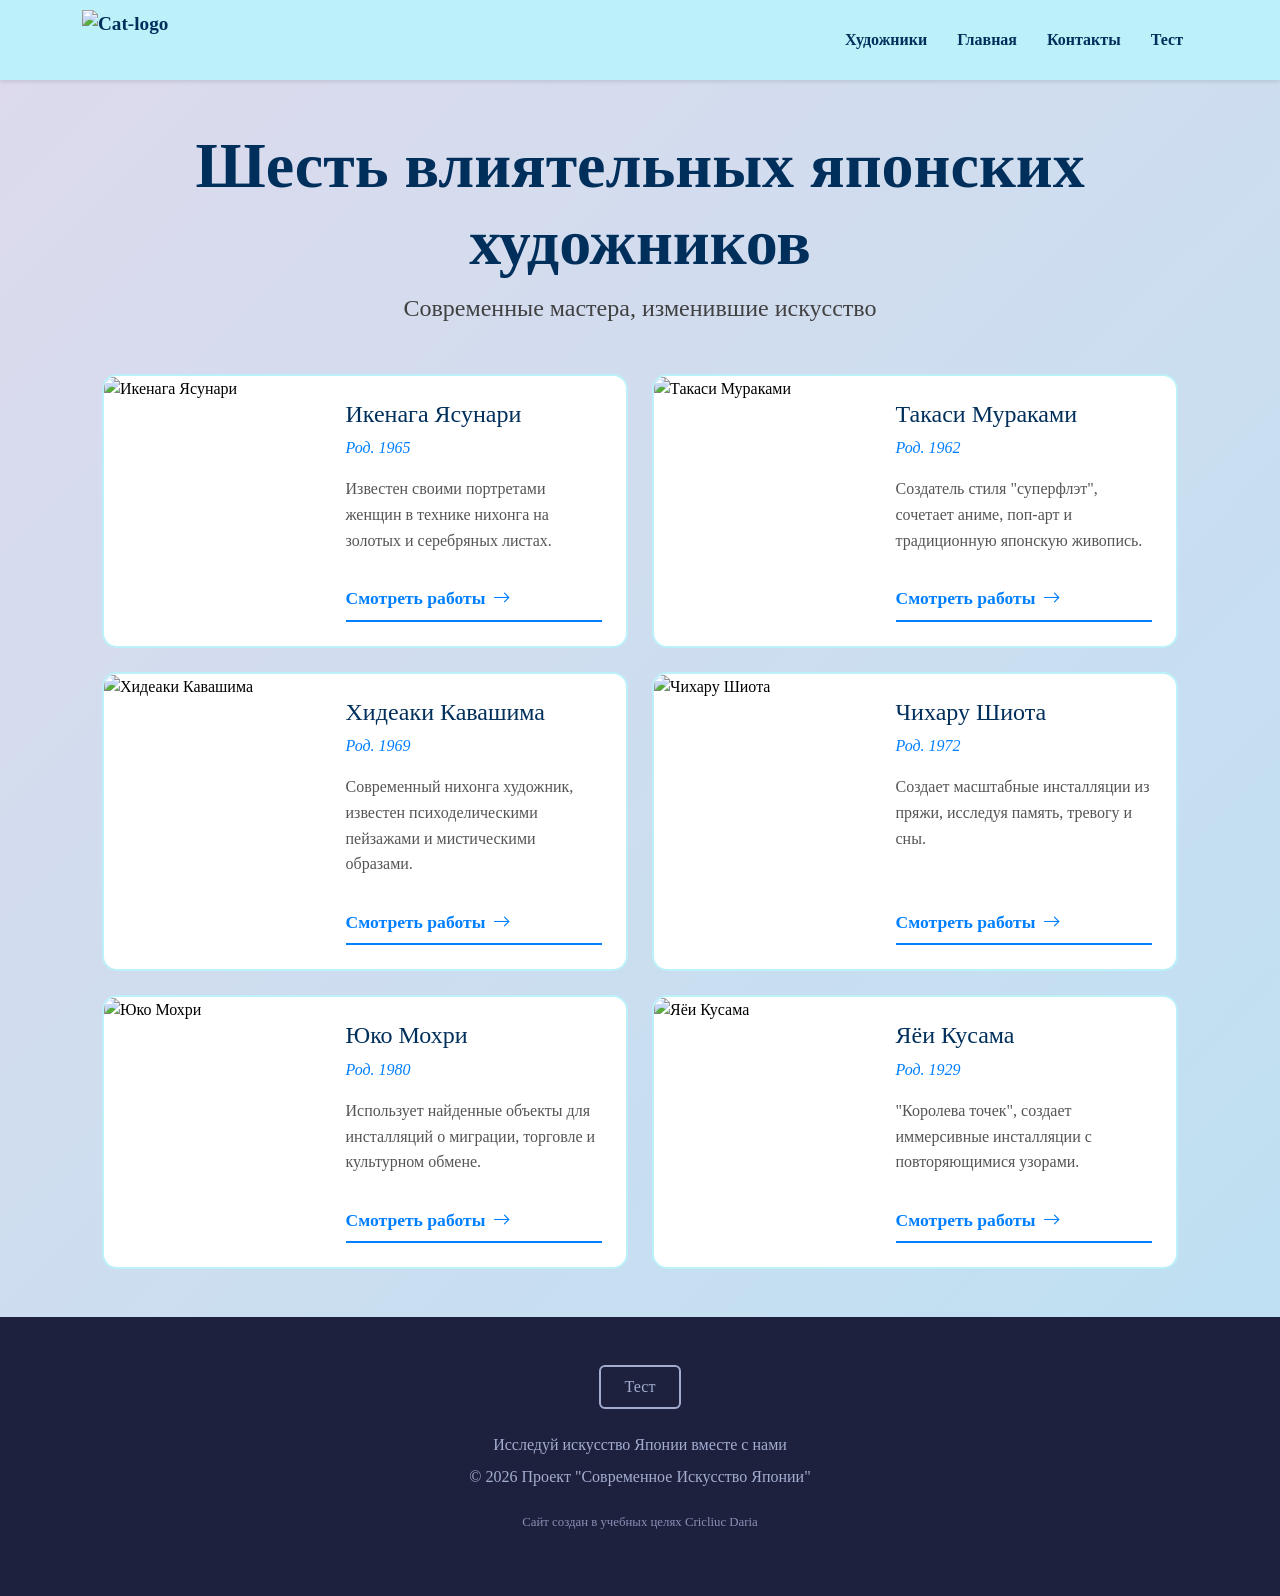
==== artists.html @ 5e709d0e "beta version" ====
<!DOCTYPE html>
<html lang="ru">
<head>
    <meta charset="UTF-8">
    <meta name="viewport" content="width=device-width, initial-scale=1">
    <title>Художники | Современное Искусство Японии</title>
    
    <!-- Bootstrap 5 CSS -->
    <link href="https://cdn.jsdelivr.net/npm/bootstrap@5.3.0/dist/css/bootstrap.min.css" rel="stylesheet">
    <!-- Bootstrap Icons -->
    <link rel="stylesheet" href="https://cdn.jsdelivr.net/npm/bootstrap-icons@1.10.0/font/bootstrap-icons.css">
    <!-- Ваши стили -->
    <link rel="stylesheet" href="artists.css">
    <link rel="icon" type="image/png" href="MP/Cat-logo.png">
</head>

<body>
    <!-- Header с навигацией -->
    <header>
        <nav class="navbar navbar-expand-lg fixed-top">
            <div class="container">
                <!-- Логотип и название -->
                <a class="navbar-brand d-flex align-items-center" href="#">
                    <img src="MP/Cat-logo.png" alt="Cat-logo" height="60" class="me-2">
                </a>
                
                <!-- Кнопка бургер-меню -->
                <button class="navbar-toggler" type="button" data-bs-toggle="collapse" data-bs-target="#navbarNav" 
                        aria-controls="navbarNav" aria-expanded="false" aria-label="Переключить навигацию">
                    <span class="navbar-toggler-icon"></span>
                </button>
                
                <!-- Навигационные ссылки -->
                <div class="collapse navbar-collapse" id="navbarNav">
                    <ul class="navbar-nav ms-auto">
                        <li class="nav-item">
                            <a class="nav-link active" href="artists.html">Художники</a>
                        </li>
                        <li class="nav-item">
                            <a class="nav-link" href="mp.html">Главная</a>
                        </li>
                        <li class="nav-item">
                            <a class="nav-link" href="contacts.html">Контакты</a>
                        </li>
                        <li class="nav-item">
                            <a class="nav-link" href="test.html">Тест</a>
                        </li>
                    </ul>
                </div>
            </div>
        </nav>
    </header>

    <!-- Основной контент -->
    <main class="py-5">
        <div class="container artists-container">
            <!-- Заголовок -->
            <div class="text-center mb-5">
                <h1 class="artists-title display-3 fw-bold">Шесть влиятельных японских художников</h1>
                <p class="artists-subtitle lead">
                    Современные мастера, изменившие искусство
                </p>
            </div>

            <!-- Сетка художников -->
            <div class="row g-4">
                <!-- Художник 1 -->
                <div class="col-lg-6">
                    <div class="artist-card h-100">
                        <div class="row g-0 h-100">
                            <div class="col-md-5">
                                <div class="artist-image h-100">
                                    <img src="Artists/1.svg" alt="Икенага Ясунари" class="img-fluid h-100">
                                </div>
                            </div>
                            <div class="col-md-7">
                                <div class="artist-info p-4 h-100 d-flex flex-column">
                                    <h3 class="artist-name">Икенага Ясунари</h3>
                                    <p class="artist-years">Род. 1965</p>
                                    <p class="artist-description flex-grow-1">
                                        Известен своими портретами женщин в технике нихонга на золотых и серебряных листах.
                                    </p>
                                    <a href="ikenaga_gallery.html" class="artist-link">
                                        Смотреть работы <i class="bi bi-arrow-right"></i>
                                    </a>
                                </div>
                            </div>
                        </div>
                    </div>
                </div>
                
                <!-- Художник 2 -->
                <div class="col-lg-6">
                    <div class="artist-card h-100">
                        <div class="row g-0 h-100">
                            <div class="col-md-5">
                                <div class="artist-image h-100">
                                    <img src="Artists/2.jpg" alt="Такаси Мураками" class="img-fluid h-100">
                                </div>
                            </div>
                            <div class="col-md-7">
                                <div class="artist-info p-4 h-100 d-flex flex-column">
                                    <h3 class="artist-name">Такаси Мураками</h3>
                                    <p class="artist-years">Род. 1962</p>
                                    <p class="artist-description flex-grow-1">
                                        Создатель стиля "суперфлэт", сочетает аниме, поп-арт и традиционную японскую живопись.
                                    </p>
                                    <a href="murakami_gallery.html" class="artist-link">
                                        Смотреть работы <i class="bi bi-arrow-right"></i>
                                    </a>
                                </div>
                            </div>
                        </div>
                    </div>
                </div>
                
                <!-- Художник 3 -->
                <div class="col-lg-6">
                    <div class="artist-card h-100">
                        <div class="row g-0 h-100">
                            <div class="col-md-5">
                                <div class="artist-image h-100">
                                    <img src="Artists/3.jpg" alt="Хидеаки Кавашима" class="img-fluid h-100">
                                </div>
                            </div>
                            <div class="col-md-7">
                                <div class="artist-info p-4 h-100 d-flex flex-column">
                                    <h3 class="artist-name">Хидеаки Кавашима</h3>
                                    <p class="artist-years">Род. 1969</p>
                                    <p class="artist-description flex-grow-1">
                                        Современный нихонга художник, известен психоделическими пейзажами и мистическими образами.
                                    </p>
                                    <a href="kawashima_gallery.html" class="artist-link">
                                        Смотреть работы <i class="bi bi-arrow-right"></i>
                                    </a>
                                </div>
                            </div>
                        </div>
                    </div>
                </div>
                
                <!-- Художник 4 -->
                <div class="col-lg-6">
                    <div class="artist-card h-100">
                        <div class="row g-0 h-100">
                            <div class="col-md-5">
                                <div class="artist-image h-100">
                                    <img src="Artists/4.jpg" alt="Чихару Шиота" class="img-fluid h-100">
                                </div>
                            </div>
                            <div class="col-md-7">
                                <div class="artist-info p-4 h-100 d-flex flex-column">
                                    <h3 class="artist-name">Чихару Шиота</h3>
                                    <p class="artist-years">Род. 1972</p>
                                    <p class="artist-description flex-grow-1">
                                        Создает масштабные инсталляции из пряжи, исследуя память, тревогу и сны.
                                    </p>
                                    <a href="shiota_gallery.html" class="artist-link">
                                        Смотреть работы <i class="bi bi-arrow-right"></i>
                                    </a>
                                </div>
                            </div>
                        </div>
                    </div>
                </div>
                
                <!-- Художник 5 -->
                <div class="col-lg-6">
                    <div class="artist-card h-100">
                        <div class="row g-0 h-100">
                            <div class="col-md-5">
                                <div class="artist-image h-100">
                                    <img src="Artists/5.png" alt="Юко Мохри" class="img-fluid h-100">
                                </div>
                            </div>
                            <div class="col-md-7">
                                <div class="artist-info p-4 h-100 d-flex flex-column">
                                    <h3 class="artist-name">Юко Мохри</h3>
                                    <p class="artist-years">Род. 1980</p>
                                    <p class="artist-description flex-grow-1">
                                        Использует найденные объекты для инсталляций о миграции, торговле и культурном обмене.
                                    </p>
                                    <a href="mohri_gallery.html" class="artist-link">
                                        Смотреть работы <i class="bi bi-arrow-right"></i>
                                    </a>
                                </div>
                            </div>
                        </div>
                    </div>
                </div>
                
                <!-- Художник 6 -->
                <div class="col-lg-6">
                    <div class="artist-card h-100">
                        <div class="row g-0 h-100">
                            <div class="col-md-5">
                                <div class="artist-image h-100">
                                    <img src="Artists/6.jpg" alt="Яёи Кусама" class="img-fluid h-100">
                                </div>
                            </div>
                            <div class="col-md-7">
                                <div class="artist-info p-4 h-100 d-flex flex-column">
                                    <h3 class="artist-name">Яёи Кусама</h3>
                                    <p class="artist-years">Род. 1929</p>
                                    <p class="artist-description flex-grow-1">
                                        "Королева точек", создает иммерсивные инсталляции с повторяющимися узорами.
                                    </p>
                                    <a href="kusama_gallery.html" class="artist-link">
                                        Смотреть работы <i class="bi bi-arrow-right"></i>
                                    </a>
                                </div>
                            </div>
                        </div>
                    </div>
                </div>
            </div>
        </div>
    </main>

    <!-- Футер -->
    <footer class="footer">
        <div class="container">
            <div class="text-center">
                <a href="test.html" class="footer-contact-btn btn mb-4">
                    Тест
                </a>
                <p class="mb-2">Исследуй искусство Японии вместе с нами</p>
                <p class="mb-2">© 2026 Проект "Современное Искусство Японии"</p>
                <p class="footer-small">Сайт создан в учебных целях Cricliuc Daria</p>
            </div>
        </div>
    </footer>

    <!-- Bootstrap JS Bundle -->
    <script src="https://cdn.jsdelivr.net/npm/bootstrap@5.3.0/dist/js/bootstrap.bundle.min.js"></script>
</body>
</html>
---- artists.css ----
/* ===== ОСНОВНЫЕ СТИЛИ ===== */
* {
    box-sizing: border-box;
}

body {
    font-family: 'Times New Roman', Times, serif;
    color: #000000;
    background: linear-gradient(135deg, #dddaec 0%, #bbe1f3 100%);
    padding-top: 80px; /* Для фиксированного header */
}

/* ===== НАВИГАЦИЯ ===== */
.navbar {
    background-color: #bcf1f9;
    box-shadow: 0 2px 4px rgba(0,0,0,0.1);
    height: 80px;
}

.navbar-brand {
    font-weight: bold;
    color: #002f5b !important;
    font-size: 1.2rem;
}

.nav-link {
    color: #002f5b !important;
    font-weight: 600;
    padding: 10px 15px !important;
    transition: all 0.3s;
}

.nav-link:hover {
    color: #007FFF !important;
    background-color: rgba(0, 127, 255, 0.1);
    border-radius: 4px;
}

.navbar-toggler {
    border-color: #002f5b;
}

.navbar-toggler-icon {
    background-image: url("data:image/svg+xml,%3csvg xmlns='http://www.w3.org/2000/svg' viewBox='0 0 30 30'%3e%3cpath stroke='rgba%280, 47, 91, 0.9%29' stroke-linecap='round' stroke-miterlimit='10' stroke-width='2' d='M4 7h22M4 15h22M4 23h22'/%3e%3c/svg%3e");
}

/* ===== КОНТЕНТ ХУДОЖНИКОВ ===== */
.artists-container {
    max-width: 1100px;
    margin: 0 auto;
}

.artists-title {
    color: #002f5b;
}

.artists-subtitle {
    color: #414141;
    font-size: 1.5rem;
}

/* ===== КАРТОЧКИ ХУДОЖНИКОВ ===== */
.artist-card {
    background: white;
    border: 2px solid #bcf1f9;
    border-radius: 15px;
    overflow: hidden;
    transition: transform 0.3s, box-shadow 0.3s;
    height: 100%;
}

.artist-card:hover {
    transform: translateY(-10px);
    box-shadow: 0 15px 30px rgba(0, 0, 0, 0.15);
}

.artist-image {
    overflow: hidden;
}

.artist-image img {
    width: 100%;
    height: 100%;
    object-fit: cover;
    transition: transform 0.5s;
}

.artist-card:hover .artist-image img {
    transform: scale(1.05);
}

.artist-info {
    display: flex;
    flex-direction: column;
    height: 100%;
}

.artist-name {
    font-size: 1.5rem;
    color: #002f5b;
    margin-bottom: 0.5rem;
}

.artist-years {
    font-size: 1rem;
    color: #007FFF;
    margin-bottom: 1rem;
    font-style: italic;
}

.artist-description {
    font-size: 1rem;
    color: #555;
    line-height: 1.6;
    margin-bottom: 1.5rem;
}

/* Ссылка на работы художника */
.artist-link {
    display: inline-flex;
    align-items: center;
    gap: 0.5rem;
    color: #007FFF;
    text-decoration: none;
    font-size: 1.1rem;
    font-weight: 600;
    padding: 0.5rem 0;
    border-bottom: 2px solid #007FFF;
    transition: all 0.3s;
    margin-top: auto;
}

.artist-link:hover {
    color: #004891;
    border-color: #004891;
    gap: 1rem;
}

.artist-link i {
    transition: transform 0.3s;
}

.artist-link:hover i {
    transform: translateX(5px);
}

/* ===== ФУТЕР ===== */
.footer {
    background-color: #1E213D;
    padding: 3rem 0;
    color: #A2ADD0;
}

.footer-contact-btn {
    border: 2px solid #A2ADD0;
    color: #A2ADD0;
    background-color: transparent;
    padding: 0.5rem 1.5rem;
    transition: all 0.2s;
}

.footer-contact-btn:hover {
    color: #ffffff;
    border-color: #ffffff;
    background-color: rgba(255, 255, 255, 0.1);
}

.footer-small {
    font-size: 0.8rem;
    color: #8a8fb5;
    margin-top: 1.5rem;
}

/* ===== АДАПТИВНОСТЬ ===== */
@media (max-width: 768px) {
    body {
        padding-top: 60px;
    }
    
    .navbar {
        height: 60px;
    }
    
    .artists-title {
        font-size: 2.5rem;
    }
    
    .artists-subtitle {
        font-size: 1.2rem;
    }
    
    .artist-card {
        border-radius: 10px;
    }
    
    .artist-name {
        font-size: 1.3rem;
    }
    
    .artist-description {
        font-size: 0.95rem;
    }
    
    .artist-link {
        font-size: 1rem;
    }
}

@media (max-width: 576px) {
    .artists-title {
        font-size: 2rem;
    }
    
    .navbar-brand span {
        font-size: 0.9rem;
    }
    
    /* На мобильных делаем вертикальную карточку */
    .artist-card .row > div {
        width: 100%;
    }
    
    .artist-image {
        height: 200px;
    }
}

@media (max-width: 400px) {
    .artists-title {
        font-size: 1.7rem;
    }
    
    .artists-subtitle {
        font-size: 1rem;
    }
    
    .artist-image {
        height: 180px;
    }
    
    .artist-info {
        padding: 1.5rem !important;
    }
}

/* Специальные стили для очень маленьких устройств */
@media (max-width: 360px) {
    .artist-name {
        font-size: 1.2rem;
    }
    
    .artist-description {
        font-size: 0.9rem;
    }
}
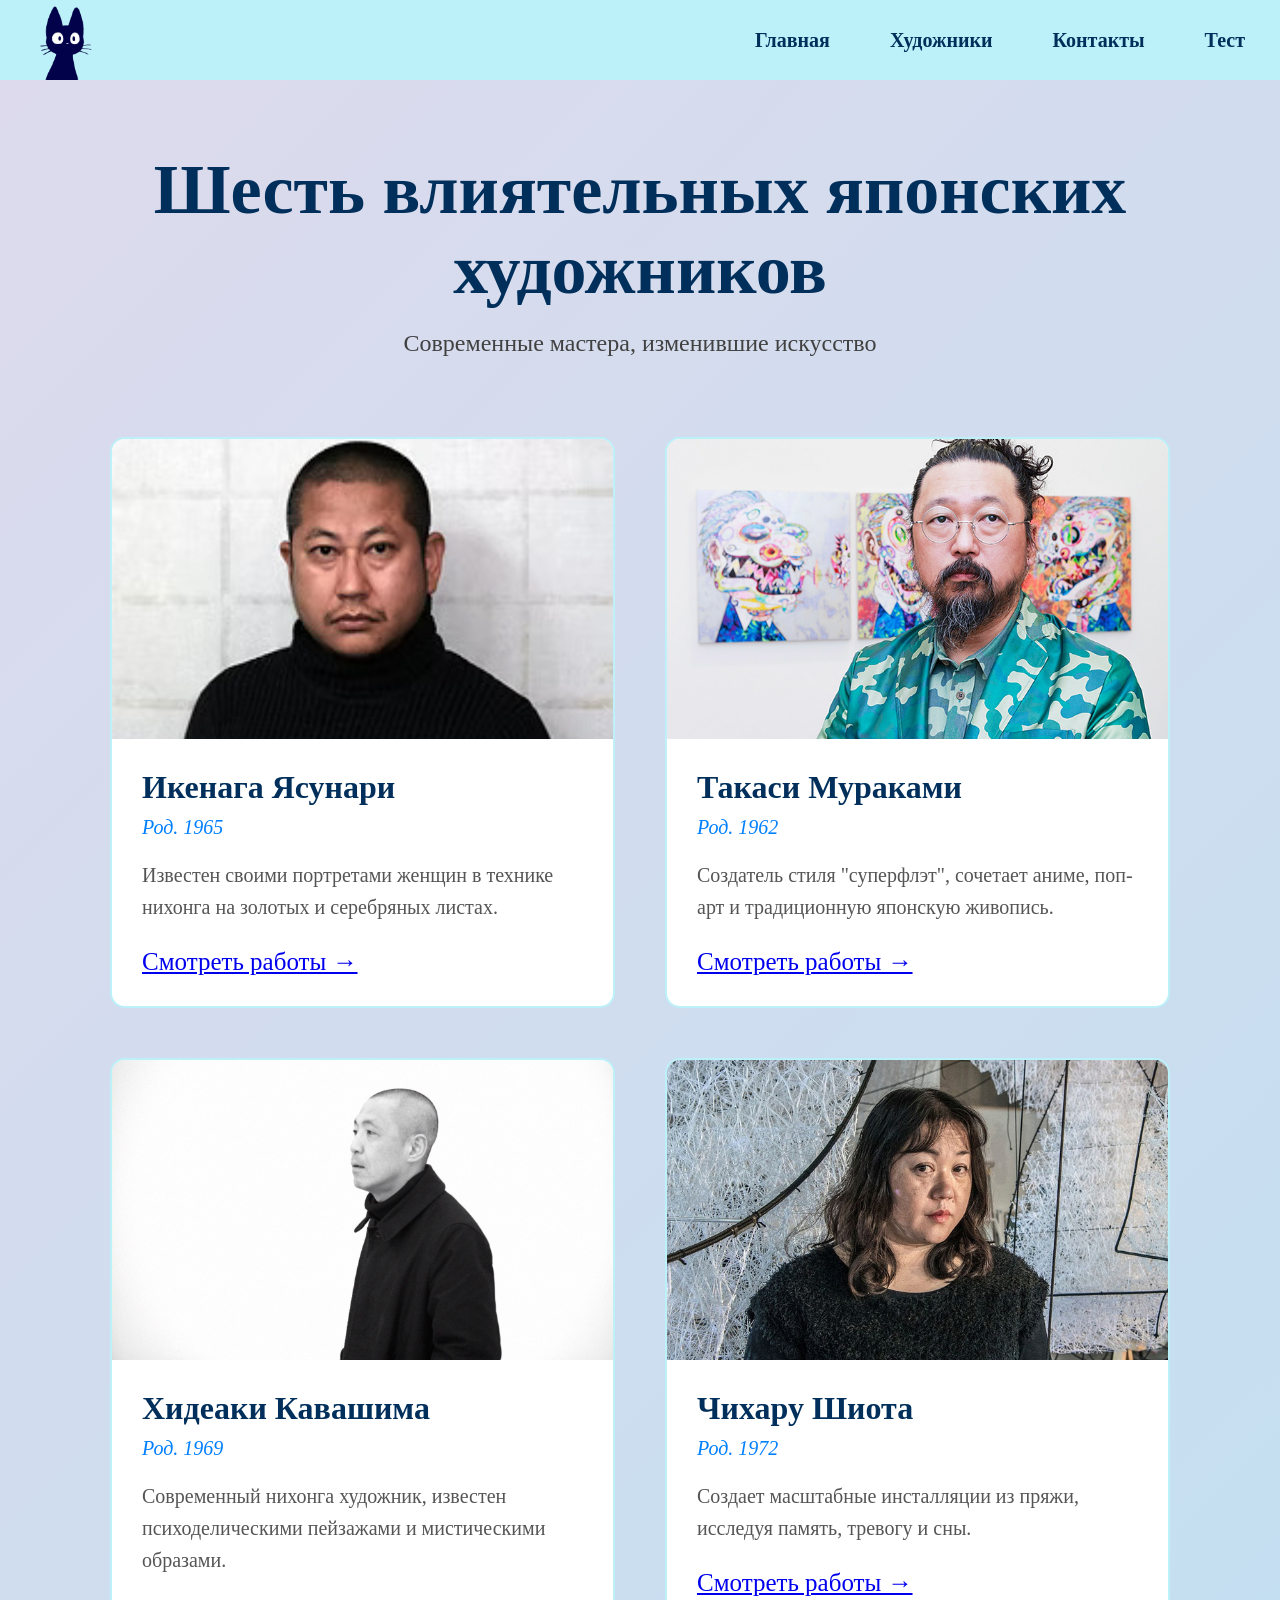
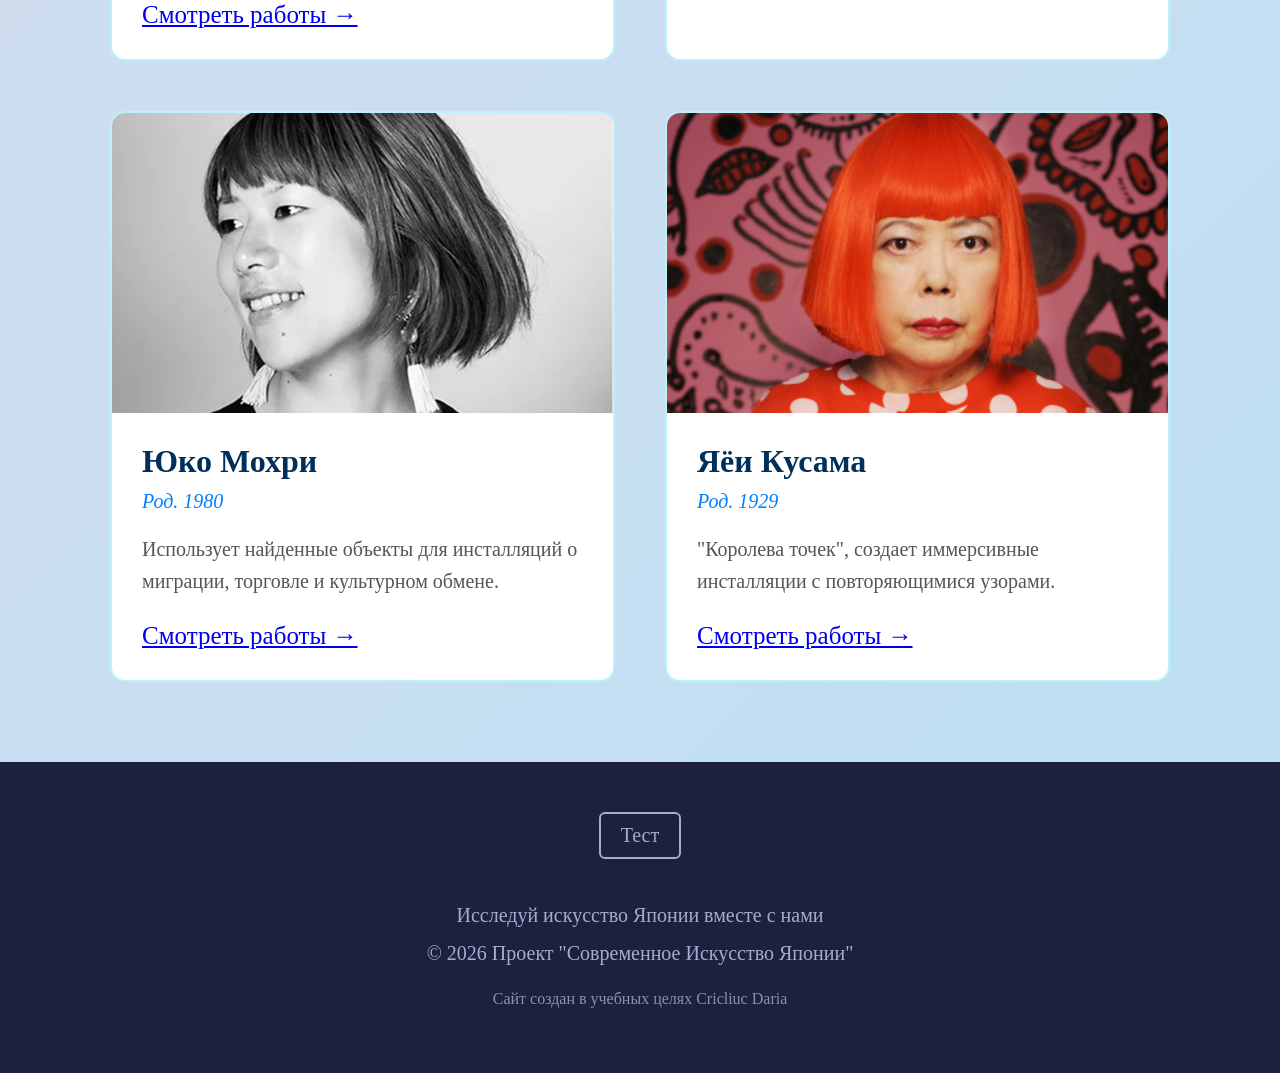
==== commit 9e693baf: "final" ====
--- a/artists.html
+++ b/artists.html
@@ -1,237 +1,130 @@
 <!DOCTYPE html>
+
 <html lang="ru">
 <head>
-    <meta charset="UTF-8">
-    <meta name="viewport" content="width=device-width, initial-scale=1">
+    <meta charset="UTF-8"/>
+    <meta name="viewport" content="width=device-width, initial-scale=1"/>
     <title>Художники | Современное Искусство Японии</title>
-    
-    <!-- Bootstrap 5 CSS -->
-    <link href="https://cdn.jsdelivr.net/npm/bootstrap@5.3.0/dist/css/bootstrap.min.css" rel="stylesheet">
-    <!-- Bootstrap Icons -->
-    <link rel="stylesheet" href="https://cdn.jsdelivr.net/npm/bootstrap-icons@1.10.0/font/bootstrap-icons.css">
-    <!-- Ваши стили -->
-    <link rel="stylesheet" href="artists.css">
-    <link rel="icon" type="image/png" href="MP/Cat-logo.png">
+    <link rel="stylesheet" href="artists.css"/>
+    <link rel="icon" type="image/png" href="MP/Cat-logo.png"/>
 </head>
 
 <body>
-    <!-- Header с навигацией -->
-    <header>
-        <nav class="navbar navbar-expand-lg fixed-top">
-            <div class="container">
-                <!-- Логотип и название -->
-                <a class="navbar-brand d-flex align-items-center" href="#">
-                    <img src="MP/Cat-logo.png" alt="Cat-logo" height="60" class="me-2">
-                </a>
-                
-                <!-- Кнопка бургер-меню -->
-                <button class="navbar-toggler" type="button" data-bs-toggle="collapse" data-bs-target="#navbarNav" 
-                        aria-controls="navbarNav" aria-expanded="false" aria-label="Переключить навигацию">
-                    <span class="navbar-toggler-icon"></span>
-                </button>
-                
-                <!-- Навигационные ссылки -->
-                <div class="collapse navbar-collapse" id="navbarNav">
-                    <ul class="navbar-nav ms-auto">
-                        <li class="nav-item">
-                            <a class="nav-link active" href="artists.html">Художники</a>
-                        </li>
-                        <li class="nav-item">
-                            <a class="nav-link" href="mp.html">Главная</a>
-                        </li>
-                        <li class="nav-item">
-                            <a class="nav-link" href="contacts.html">Контакты</a>
-                        </li>
-                        <li class="nav-item">
-                            <a class="nav-link" href="test.html">Тест</a>
-                        </li>
-                    </ul>
-                </div>
-            </div>
-        </nav>
+    <header class="header">
+
+        <div class="menu">
+            <img src="MP/Cat-logo.png" alt="Cat-logo">
+            <nav class="main-nav">
+                <a href="mp.html">Главная</a>
+                <a href="#">Художники</a>
+                <a href="contacts.html">Контакты</a>
+                <a href="test.html">Тест</a>
+            </nav>
+        </div>
+
     </header>
 
-    <!-- Основной контент -->
-    <main class="py-5">
-        <div class="container artists-container">
-            <!-- Заголовок -->
-            <div class="text-center mb-5">
-                <h1 class="artists-title display-3 fw-bold">Шесть влиятельных японских художников</h1>
-                <p class="artists-subtitle lead">
-                    Современные мастера, изменившие искусство
-                </p>
-            </div>
+    <div class="wrapper">
 
-            <!-- Сетка художников -->
-            <div class="row g-4">
-                <!-- Художник 1 -->
-                <div class="col-lg-6">
-                    <div class="artist-card h-100">
-                        <div class="row g-0 h-100">
-                            <div class="col-md-5">
-                                <div class="artist-image h-100">
-                                    <img src="Artists/1.svg" alt="Икенага Ясунари" class="img-fluid h-100">
-                                </div>
-                            </div>
-                            <div class="col-md-7">
-                                <div class="artist-info p-4 h-100 d-flex flex-column">
-                                    <h3 class="artist-name">Икенага Ясунари</h3>
-                                    <p class="artist-years">Род. 1965</p>
-                                    <p class="artist-description flex-grow-1">
-                                        Известен своими портретами женщин в технике нихонга на золотых и серебряных листах.
-                                    </p>
-                                    <a href="ikenaga_gallery.html" class="artist-link">
-                                        Смотреть работы <i class="bi bi-arrow-right"></i>
-                                    </a>
-                                </div>
-                            </div>
+        <main>
+            <section class="artists-section">
+                <h1 class="artists-title">Шесть влиятельных японских художников</h1>
+                <p class="artists-subtitle">Современные мастера, изменившие искусство</p>
+                
+                <div class="artists-grid">
+
+                    <div class="artist-card">
+                        <div class="artist-image">
+                            <img src="Artists/1.svg" alt="Икенага Ясунари">
+                        </div>
+
+                        <div class="artist-info">
+                            <h3>Икенага Ясунари</h3>
+                            <p class="artist-years">Род. 1965</p>
+                            <p class="artist-description">Известен своими портретами женщин в технике нихонга на золотых и серебряных листах.</p>
+                            <a href="ikenaga_gallery.html">Смотреть работы →</a>
                         </div>
                     </div>
-                </div>
-                
-                <!-- Художник 2 -->
-                <div class="col-lg-6">
-                    <div class="artist-card h-100">
-                        <div class="row g-0 h-100">
-                            <div class="col-md-5">
-                                <div class="artist-image h-100">
-                                    <img src="Artists/2.jpg" alt="Такаси Мураками" class="img-fluid h-100">
-                                </div>
-                            </div>
-                            <div class="col-md-7">
-                                <div class="artist-info p-4 h-100 d-flex flex-column">
-                                    <h3 class="artist-name">Такаси Мураками</h3>
-                                    <p class="artist-years">Род. 1962</p>
-                                    <p class="artist-description flex-grow-1">
-                                        Создатель стиля "суперфлэт", сочетает аниме, поп-арт и традиционную японскую живопись.
-                                    </p>
-                                    <a href="murakami_gallery.html" class="artist-link">
-                                        Смотреть работы <i class="bi bi-arrow-right"></i>
-                                    </a>
-                                </div>
-                            </div>
+                    
+                    <div class="artist-card">
+                        <div class="artist-image">
+                            <img src="Artists/2.jpg" alt="Такаси Мураками">
+                        </div>
+
+                        <div class="artist-info">
+                            <h3>Такаси Мураками</h3>
+                            <p class="artist-years">Род. 1962</p>
+                            <p class="artist-description">Создатель стиля "суперфлэт", сочетает аниме, поп-арт и традиционную японскую живопись.</p>
+                            <a href="murakami_gallery.html">Смотреть работы →</a>
                         </div>
                     </div>
-                </div>
-                
-                <!-- Художник 3 -->
-                <div class="col-lg-6">
-                    <div class="artist-card h-100">
-                        <div class="row g-0 h-100">
-                            <div class="col-md-5">
-                                <div class="artist-image h-100">
-                                    <img src="Artists/3.jpg" alt="Хидеаки Кавашима" class="img-fluid h-100">
-                                </div>
-                            </div>
-                            <div class="col-md-7">
-                                <div class="artist-info p-4 h-100 d-flex flex-column">
-                                    <h3 class="artist-name">Хидеаки Кавашима</h3>
-                                    <p class="artist-years">Род. 1969</p>
-                                    <p class="artist-description flex-grow-1">
-                                        Современный нихонга художник, известен психоделическими пейзажами и мистическими образами.
-                                    </p>
-                                    <a href="kawashima_gallery.html" class="artist-link">
-                                        Смотреть работы <i class="bi bi-arrow-right"></i>
-                                    </a>
-                                </div>
-                            </div>
+                    
+                    <div class="artist-card">
+                        <div class="artist-image">
+                            <img src="Artists/3.jpg" alt="Хидеаки Кавашима">
+                        </div>
+
+                        <div class="artist-info">
+                            <h3>Хидеаки Кавашима</h3>
+                            <p class="artist-years">Род. 1969</p>
+                            <p class="artist-description">Современный нихонга художник, известен психоделическими пейзажами и мистическими образами.</p>
+                            <a href="kawashima_gallery.html">Смотреть работы →</a>
                         </div>
                     </div>
-                </div>
-                
-                <!-- Художник 4 -->
-                <div class="col-lg-6">
-                    <div class="artist-card h-100">
-                        <div class="row g-0 h-100">
-                            <div class="col-md-5">
-                                <div class="artist-image h-100">
-                                    <img src="Artists/4.jpg" alt="Чихару Шиота" class="img-fluid h-100">
-                                </div>
-                            </div>
-                            <div class="col-md-7">
-                                <div class="artist-info p-4 h-100 d-flex flex-column">
-                                    <h3 class="artist-name">Чихару Шиота</h3>
-                                    <p class="artist-years">Род. 1972</p>
-                                    <p class="artist-description flex-grow-1">
-                                        Создает масштабные инсталляции из пряжи, исследуя память, тревогу и сны.
-                                    </p>
-                                    <a href="shiota_gallery.html" class="artist-link">
-                                        Смотреть работы <i class="bi bi-arrow-right"></i>
-                                    </a>
-                                </div>
-                            </div>
+                    
+                    <div class="artist-card">
+                        <div class="artist-image">
+                            <img src="Artists/4.jpg" alt="Чихару Шиота">
+                        </div>
+
+                        <div class="artist-info">
+                            <h3>Чихару Шиота</h3>
+                            <p class="artist-years">Род. 1972</p>
+                            <p class="artist-description">Создает масштабные инсталляции из пряжи, исследуя память, тревогу и сны.</p>
+                            <a href="shiota_gallery.html">Смотреть работы →</a>
                         </div>
                     </div>
-                </div>
-                
-                <!-- Художник 5 -->
-                <div class="col-lg-6">
-                    <div class="artist-card h-100">
-                        <div class="row g-0 h-100">
-                            <div class="col-md-5">
-                                <div class="artist-image h-100">
-                                    <img src="Artists/5.png" alt="Юко Мохри" class="img-fluid h-100">
-                                </div>
-                            </div>
-                            <div class="col-md-7">
-                                <div class="artist-info p-4 h-100 d-flex flex-column">
-                                    <h3 class="artist-name">Юко Мохри</h3>
-                                    <p class="artist-years">Род. 1980</p>
-                                    <p class="artist-description flex-grow-1">
-                                        Использует найденные объекты для инсталляций о миграции, торговле и культурном обмене.
-                                    </p>
-                                    <a href="mohri_gallery.html" class="artist-link">
-                                        Смотреть работы <i class="bi bi-arrow-right"></i>
-                                    </a>
-                                </div>
-                            </div>
+                    
+                    <div class="artist-card">
+                        <div class="artist-image">
+                            <img src="Artists/5.png" alt="Юко Мохри">
+                        </div>
+
+                        <div class="artist-info">
+                            <h3>Юко Мохри</h3>
+                            <p class="artist-years">Род. 1980</p>
+                            <p class="artist-description">Использует найденные объекты для инсталляций о миграции, торговле и культурном обмене.</p>
+                            <a href="mohri_gallery.html">Смотреть работы →</a>
                         </div>
                     </div>
-                </div>
-                
-                <!-- Художник 6 -->
-                <div class="col-lg-6">
-                    <div class="artist-card h-100">
-                        <div class="row g-0 h-100">
-                            <div class="col-md-5">
-                                <div class="artist-image h-100">
-                                    <img src="Artists/6.jpg" alt="Яёи Кусама" class="img-fluid h-100">
-                                </div>
-                            </div>
-                            <div class="col-md-7">
-                                <div class="artist-info p-4 h-100 d-flex flex-column">
-                                    <h3 class="artist-name">Яёи Кусама</h3>
-                                    <p class="artist-years">Род. 1929</p>
-                                    <p class="artist-description flex-grow-1">
-                                        "Королева точек", создает иммерсивные инсталляции с повторяющимися узорами.
-                                    </p>
-                                    <a href="kusama_gallery.html" class="artist-link">
-                                        Смотреть работы <i class="bi bi-arrow-right"></i>
-                                    </a>
-                                </div>
-                            </div>
+                    
+                    <div class="artist-card">
+                        <div class="artist-image">
+                            <img src="Artists/6.jpg" alt="Яёи Кусама">
+                        </div>
+
+                        <div class="artist-info">
+                            <h3>Яёи Кусама</h3>
+                            <p class="artist-years">Род. 1929</p>
+                            <p class="artist-description">"Королева точек", создает иммерсивные инсталляции с повторяющимися узорами.</p>
+                            <a href="kusama_gallery.html">Смотреть работы →</a>
                         </div>
                     </div>
+
                 </div>
-            </div>
-        </div>
-    </main>
 
-    <!-- Футер -->
+            </section>
+        </main>
+
+    </div>
+
     <footer class="footer">
-        <div class="container">
-            <div class="text-center">
-                <a href="test.html" class="footer-contact-btn btn mb-4">
-                    Тест
-                </a>
-                <p class="mb-2">Исследуй искусство Японии вместе с нами</p>
-                <p class="mb-2">© 2026 Проект "Современное Искусство Японии"</p>
-                <p class="footer-small">Сайт создан в учебных целях Cricliuc Daria</p>
-            </div>
+        <div class="content">
+            <a href="test.html">Тест</a>
+            <p>Исследуй искусство Японии вместе с нами</p>
+            <p>© 2026 Проект "Современное Искусство Японии"</p>
+            <p class="small">Сайт создан в учебных целях Cricliuc Daria</p>
         </div>
     </footer>
 
-    <!-- Bootstrap JS Bundle -->
-    <script src="https://cdn.jsdelivr.net/npm/bootstrap@5.3.0/dist/js/bootstrap.bundle.min.js"></script>
-</body>
-</html>+</body></html>
--- a/artists.css
+++ b/artists.css
@@ -1,80 +1,118 @@
-/* ===== ОСНОВНЫЕ СТИЛИ ===== */
-* {
-    box-sizing: border-box;
-}
-
-body {
-    font-family: 'Times New Roman', Times, serif;
-    color: #000000;
+* { 
+    box-sizing: border-box; 
+    margin: 0; 
+    padding: 0; 
+}
+
+html { 
+    font-size: 25px; 
+}
+
+body { 
+    font-family: 'Times New Roman', Times, serif; 
+    color: #000000; 
     background: linear-gradient(135deg, #dddaec 0%, #bbe1f3 100%);
-    padding-top: 80px; /* Для фиксированного header */
-}
-
-/* ===== НАВИГАЦИЯ ===== */
-.navbar {
-    background-color: #bcf1f9;
-    box-shadow: 0 2px 4px rgba(0,0,0,0.1);
+}
+
+.wrapper { 
+    max-width: 1500px; 
+    margin: 0 auto; 
+    padding: 0 20px; 
+    overflow-x: hidden;
+}
+
+.header {
+    position: fixed;
+    top: 0; 
+    left: 0; 
+    right: 0;
     height: 80px;
-}
-
-.navbar-brand {
-    font-weight: bold;
-    color: #002f5b !important;
-    font-size: 1.2rem;
-}
-
-.nav-link {
-    color: #002f5b !important;
+    background: #bcf1f9;
+    z-index: 1500;
+}
+
+.menu {
+    width: 100%; 
+    height: 80px;
+    max-width: 1500px; 
+    margin: 0 auto; 
+    padding: 0 20px;
+    display: flex; 
+    align-items: center; 
+    justify-content: space-between;
+}
+
+.menu img { 
+    height: 80px; 
+    width: auto; 
+}
+
+.main-nav {
+    display: flex;
+    gap: 30px;
+}
+
+.main-nav a { 
+    color: #002f5b; 
+    text-decoration: none; 
     font-weight: 600;
-    padding: 10px 15px !important;
-    transition: all 0.3s;
-}
-
-.nav-link:hover {
-    color: #007FFF !important;
-    background-color: rgba(0, 127, 255, 0.1);
-    border-radius: 4px;
-}
-
-.navbar-toggler {
-    border-color: #002f5b;
-}
-
-.navbar-toggler-icon {
-    background-image: url("data:image/svg+xml,%3csvg xmlns='http://www.w3.org/2000/svg' viewBox='0 0 30 30'%3e%3cpath stroke='rgba%280, 47, 91, 0.9%29' stroke-linecap='round' stroke-miterlimit='10' stroke-width='2' d='M4 7h22M4 15h22M4 23h22'/%3e%3c/svg%3e");
-}
-
-/* ===== КОНТЕНТ ХУДОЖНИКОВ ===== */
-.artists-container {
-    max-width: 1100px;
-    margin: 0 auto;
+    font-size: 20px;
+    padding: 8px 15px;
+}
+
+.main-nav a:hover {
+    background-color: #ACE5EE;
+    border-radius: 6px;
+}
+
+.artists-section {
+    max-width: 1100px; 
+    margin: 150px auto 80px;
+    padding: 0 20px;
 }
 
 .artists-title {
+    font-size: 70px;
+    text-align: center;
     color: #002f5b;
+    margin-bottom: 20px;
 }
 
 .artists-subtitle {
+    text-align: center;
+    font-size: 24px;
     color: #414141;
-    font-size: 1.5rem;
-}
-
-/* ===== КАРТОЧКИ ХУДОЖНИКОВ ===== */
+    margin-bottom: 80px;
+}
+
+.artists-grid {
+    display: grid;
+    grid-template-columns: repeat(2, 1fr);
+    gap: 50px;
+}
+
+@media (max-width: 768px) {
+    .artists-grid {
+        grid-template-columns: 1fr;
+        gap: 40px;
+    }
+}
+
 .artist-card {
     background: white;
-    border: 2px solid #bcf1f9;
     border-radius: 15px;
     overflow: hidden;
-    transition: transform 0.3s, box-shadow 0.3s;
-    height: 100%;
+    border: 2px solid #bcf1f9;
+    transition: transform 0.3s;
 }
 
 .artist-card:hover {
     transform: translateY(-10px);
-    box-shadow: 0 15px 30px rgba(0, 0, 0, 0.15);
 }
 
 .artist-image {
+    width: 100%;
+    height: 300px;
     overflow: hidden;
 }
 
@@ -82,174 +120,151 @@
     width: 100%;
     height: 100%;
     object-fit: cover;
-    transition: transform 0.5s;
-}
-
-.artist-card:hover .artist-image img {
-    transform: scale(1.05);
 }
 
 .artist-info {
-    display: flex;
-    flex-direction: column;
-    height: 100%;
-}
-
-.artist-name {
-    font-size: 1.5rem;
+    padding: 30px;
+}
+
+.artist-info h3 {
+    font-size: 32px;
     color: #002f5b;
-    margin-bottom: 0.5rem;
+    margin-bottom: 10px;
 }
 
 .artist-years {
-    font-size: 1rem;
+    font-size: 20px;
     color: #007FFF;
-    margin-bottom: 1rem;
+    margin-bottom: 20px;
     font-style: italic;
 }
 
 .artist-description {
-    font-size: 1rem;
+    font-size: 20px;
     color: #555;
     line-height: 1.6;
-    margin-bottom: 1.5rem;
-}
-
-/* Ссылка на работы художника */
+    margin-bottom: 25px;
+}
+
 .artist-link {
-    display: inline-flex;
-    align-items: center;
-    gap: 0.5rem;
+    display: inline-block;
     color: #007FFF;
     text-decoration: none;
-    font-size: 1.1rem;
+    font-size: 20px;
     font-weight: 600;
-    padding: 0.5rem 0;
+    padding: 10px 0;
     border-bottom: 2px solid #007FFF;
-    transition: all 0.3s;
-    margin-top: auto;
 }
 
 .artist-link:hover {
     color: #004891;
     border-color: #004891;
-    gap: 1rem;
-}
-
-.artist-link i {
-    transition: transform 0.3s;
-}
-
-.artist-link:hover i {
-    transform: translateX(5px);
-}
-
-/* ===== ФУТЕР ===== */
-.footer {
-    background-color: #1E213D;
-    padding: 3rem 0;
+}
+
+.footer { 
+    background: #1E213D; 
+    padding: 50px 0; 
+    text-align: center;
+}
+
+.content {
+    max-width: 1500px;
+    margin: 0 auto; 
+    padding: 0 20px; 
     color: #A2ADD0;
-}
-
-.footer-contact-btn {
+    font-size: 20px;
+}
+
+.content a {
+    color: #A2ADD0;
+    text-decoration: none;
+    display: inline-block;
+    margin-bottom: 30px;
+    padding: 10px 20px;
     border: 2px solid #A2ADD0;
-    color: #A2ADD0;
-    background-color: transparent;
-    padding: 0.5rem 1.5rem;
-    transition: all 0.2s;
-}
-
-.footer-contact-btn:hover {
+    border-radius: 6px;
+}
+
+.content a:hover {
     color: #ffffff;
     border-color: #ffffff;
-    background-color: rgba(255, 255, 255, 0.1);
-}
-
-.footer-small {
-    font-size: 0.8rem;
+}
+
+.content p {
+    margin: 15px 0;
+}
+
+.content .small {
+    font-size: 16px;
     color: #8a8fb5;
-    margin-top: 1.5rem;
-}
-
-/* ===== АДАПТИВНОСТЬ ===== */
+    margin-top: 25px;
+}
+
 @media (max-width: 768px) {
-    body {
-        padding-top: 60px;
-    }
-    
-    .navbar {
+    .menu {
         height: 60px;
+        padding: 0 15px;
+    }
+    
+    .menu img { 
+        height: 50px; 
+    }
+    
+    .main-nav {
+        gap: 15px;
+    }
+    
+    .main-nav a {
+        font-size: 18px;
+        padding: 5px 10px;
+    }
+    
+    .artists-section {
+        margin: 120px auto 50px;
     }
     
     .artists-title {
-        font-size: 2.5rem;
+        font-size: 40px;
     }
     
     .artists-subtitle {
-        font-size: 1.2rem;
-    }
-    
-    .artist-card {
-        border-radius: 10px;
-    }
-    
-    .artist-name {
-        font-size: 1.3rem;
+        font-size: 20px;
+        margin-bottom: 50px;
+    }
+    
+    .artist-image {
+        height: 250px;
+    }
+    
+    .artist-info {
+        padding: 20px;
+    }
+    
+    .artist-info h3 {
+        font-size: 28px;
+    }
+}
+
+@media (max-width: 480px) {
+    .artists-title {
+        font-size: 32px;
+    }
+    
+    .main-nav {
+        gap: 10px;
+        flex-wrap: wrap;
+        justify-content: center;
+    }
+    
+    .main-nav a {
+        font-size: 16px;
+    }
+    
+    .artist-info h3 {
+        font-size: 24px;
     }
     
     .artist-description {
-        font-size: 0.95rem;
-    }
-    
-    .artist-link {
-        font-size: 1rem;
-    }
-}
-
-@media (max-width: 576px) {
-    .artists-title {
-        font-size: 2rem;
-    }
-    
-    .navbar-brand span {
-        font-size: 0.9rem;
-    }
-    
-    /* На мобильных делаем вертикальную карточку */
-    .artist-card .row > div {
-        width: 100%;
-    }
-    
-    .artist-image {
-        height: 200px;
-    }
-}
-
-@media (max-width: 400px) {
-    .artists-title {
-        font-size: 1.7rem;
-    }
-    
-    .artists-subtitle {
-        font-size: 1rem;
-    }
-    
-    .artist-image {
-        height: 180px;
-    }
-    
-    .artist-info {
-        padding: 1.5rem !important;
-    }
-}
-
-/* Специальные стили для очень маленьких устройств */
-@media (max-width: 360px) {
-    .artist-name {
-        font-size: 1.2rem;
-    }
-    
-    .artist-description {
-        font-size: 0.9rem;
+        font-size: 18px;
     }
 }
